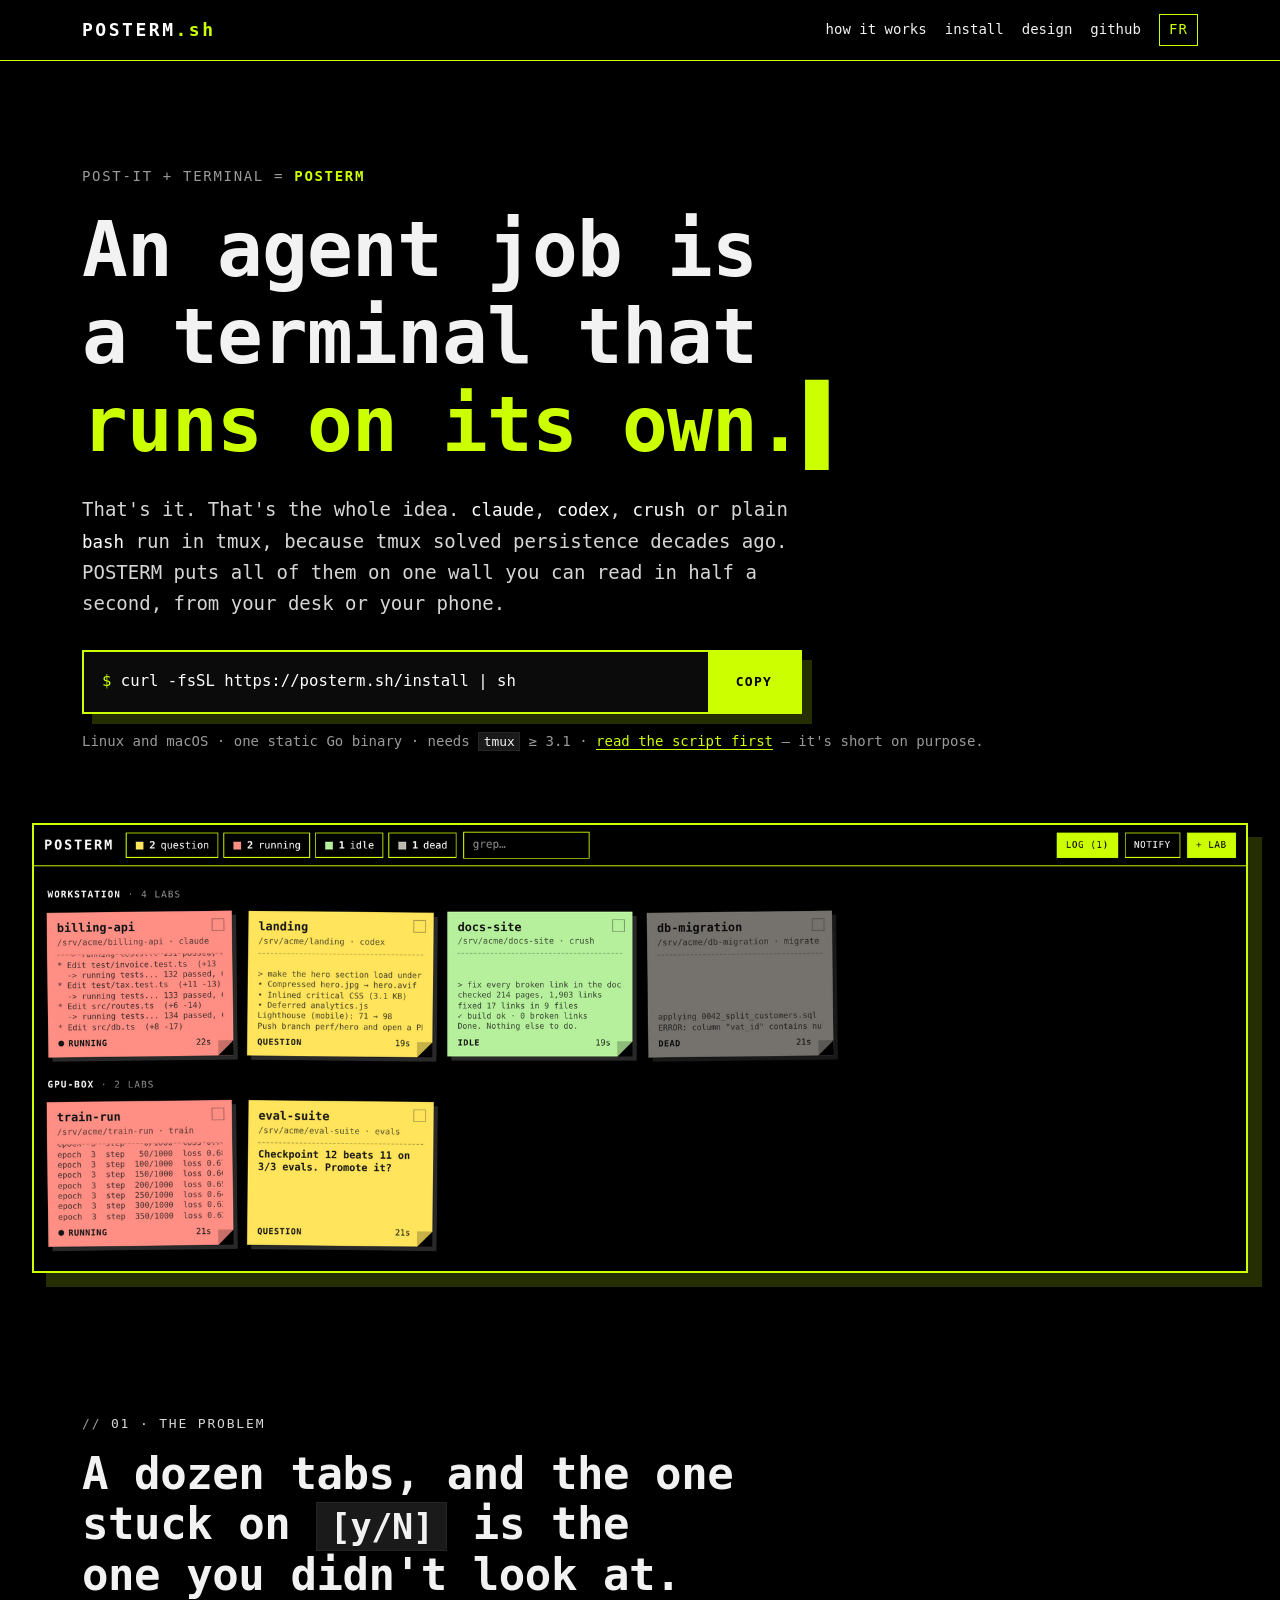
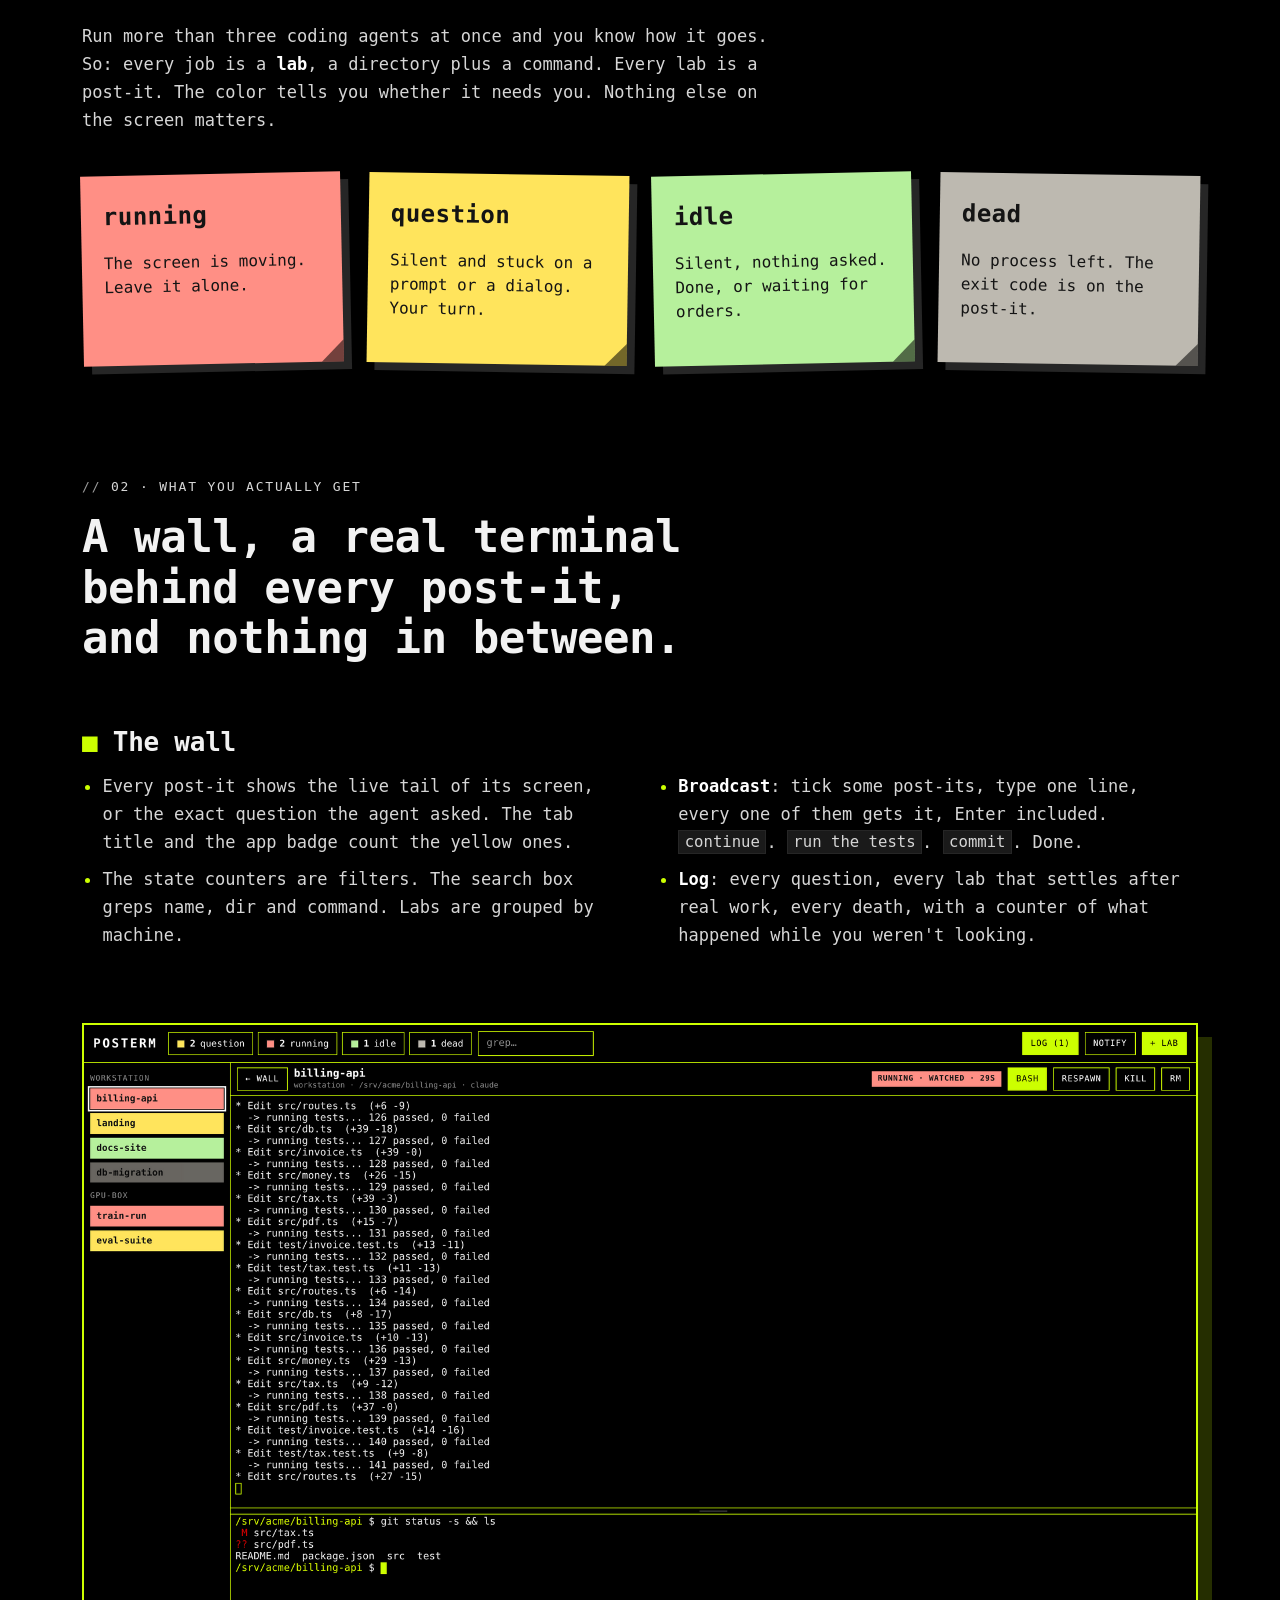
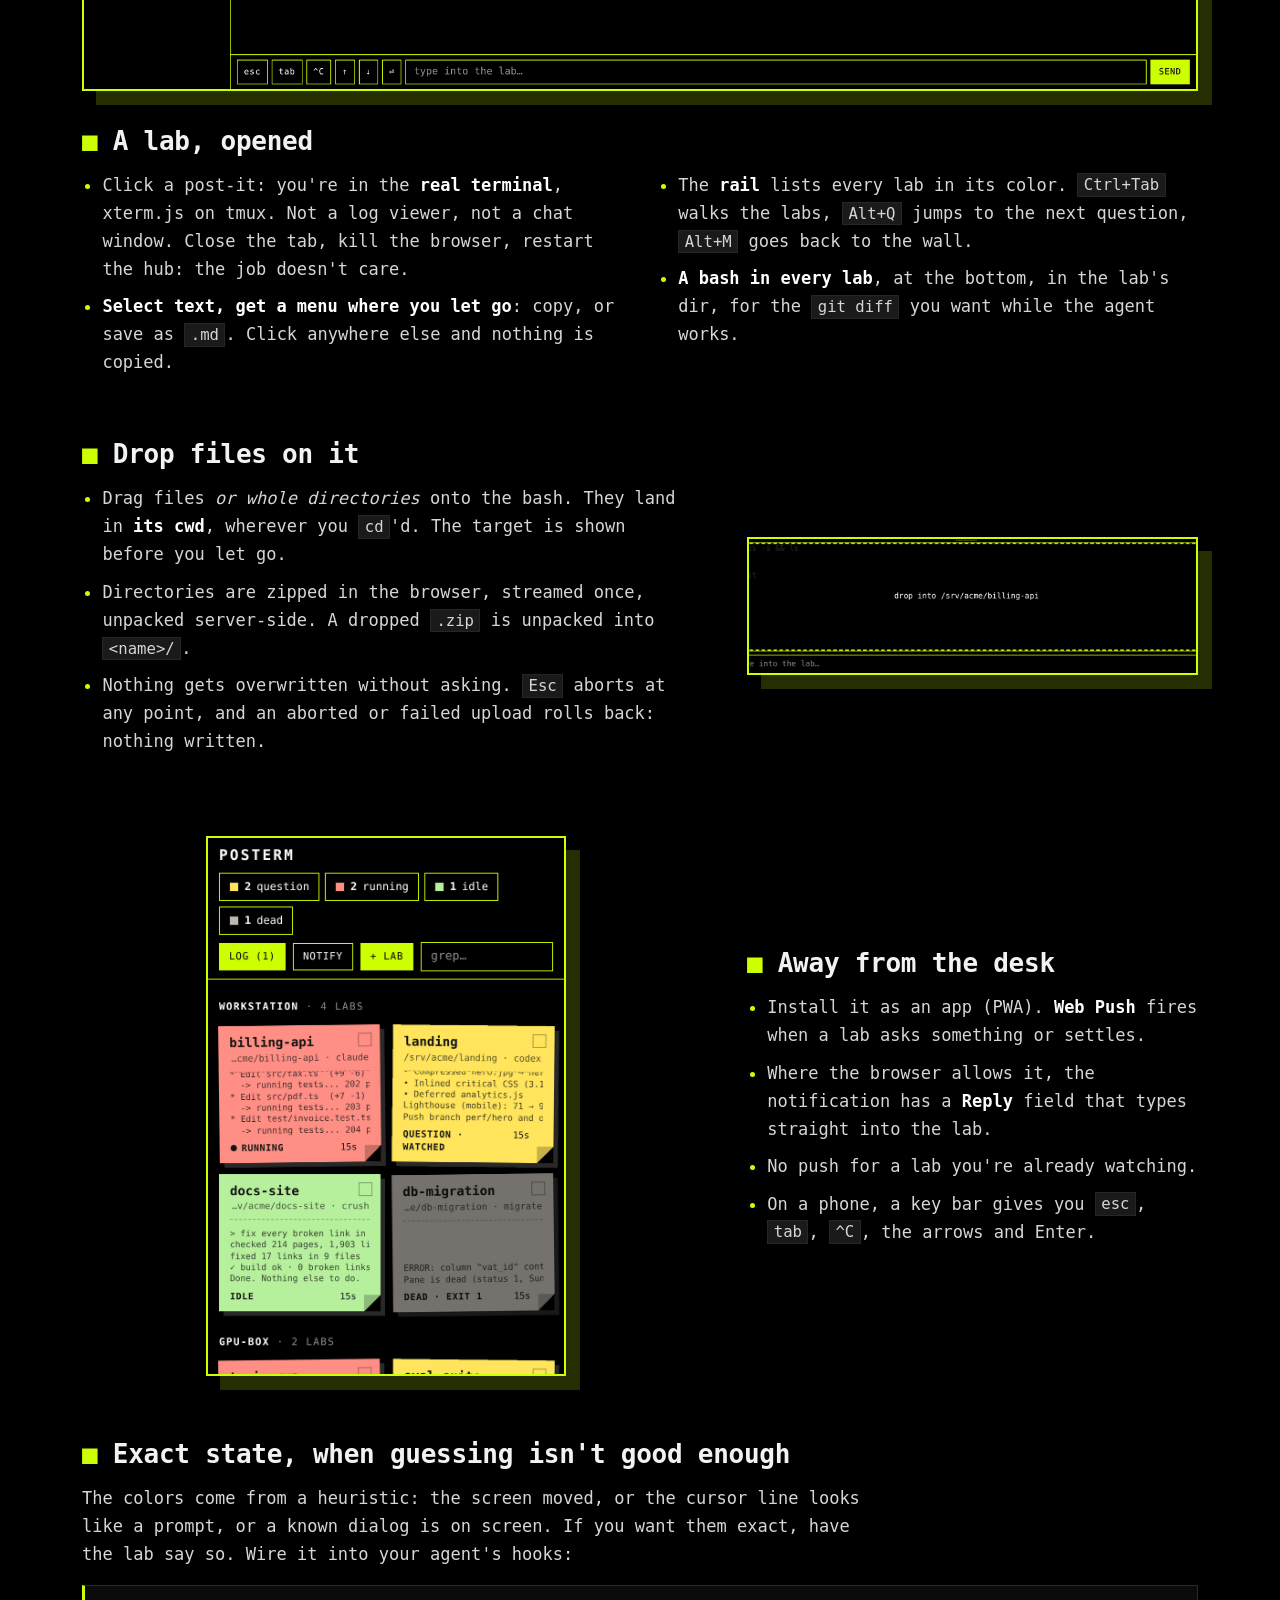
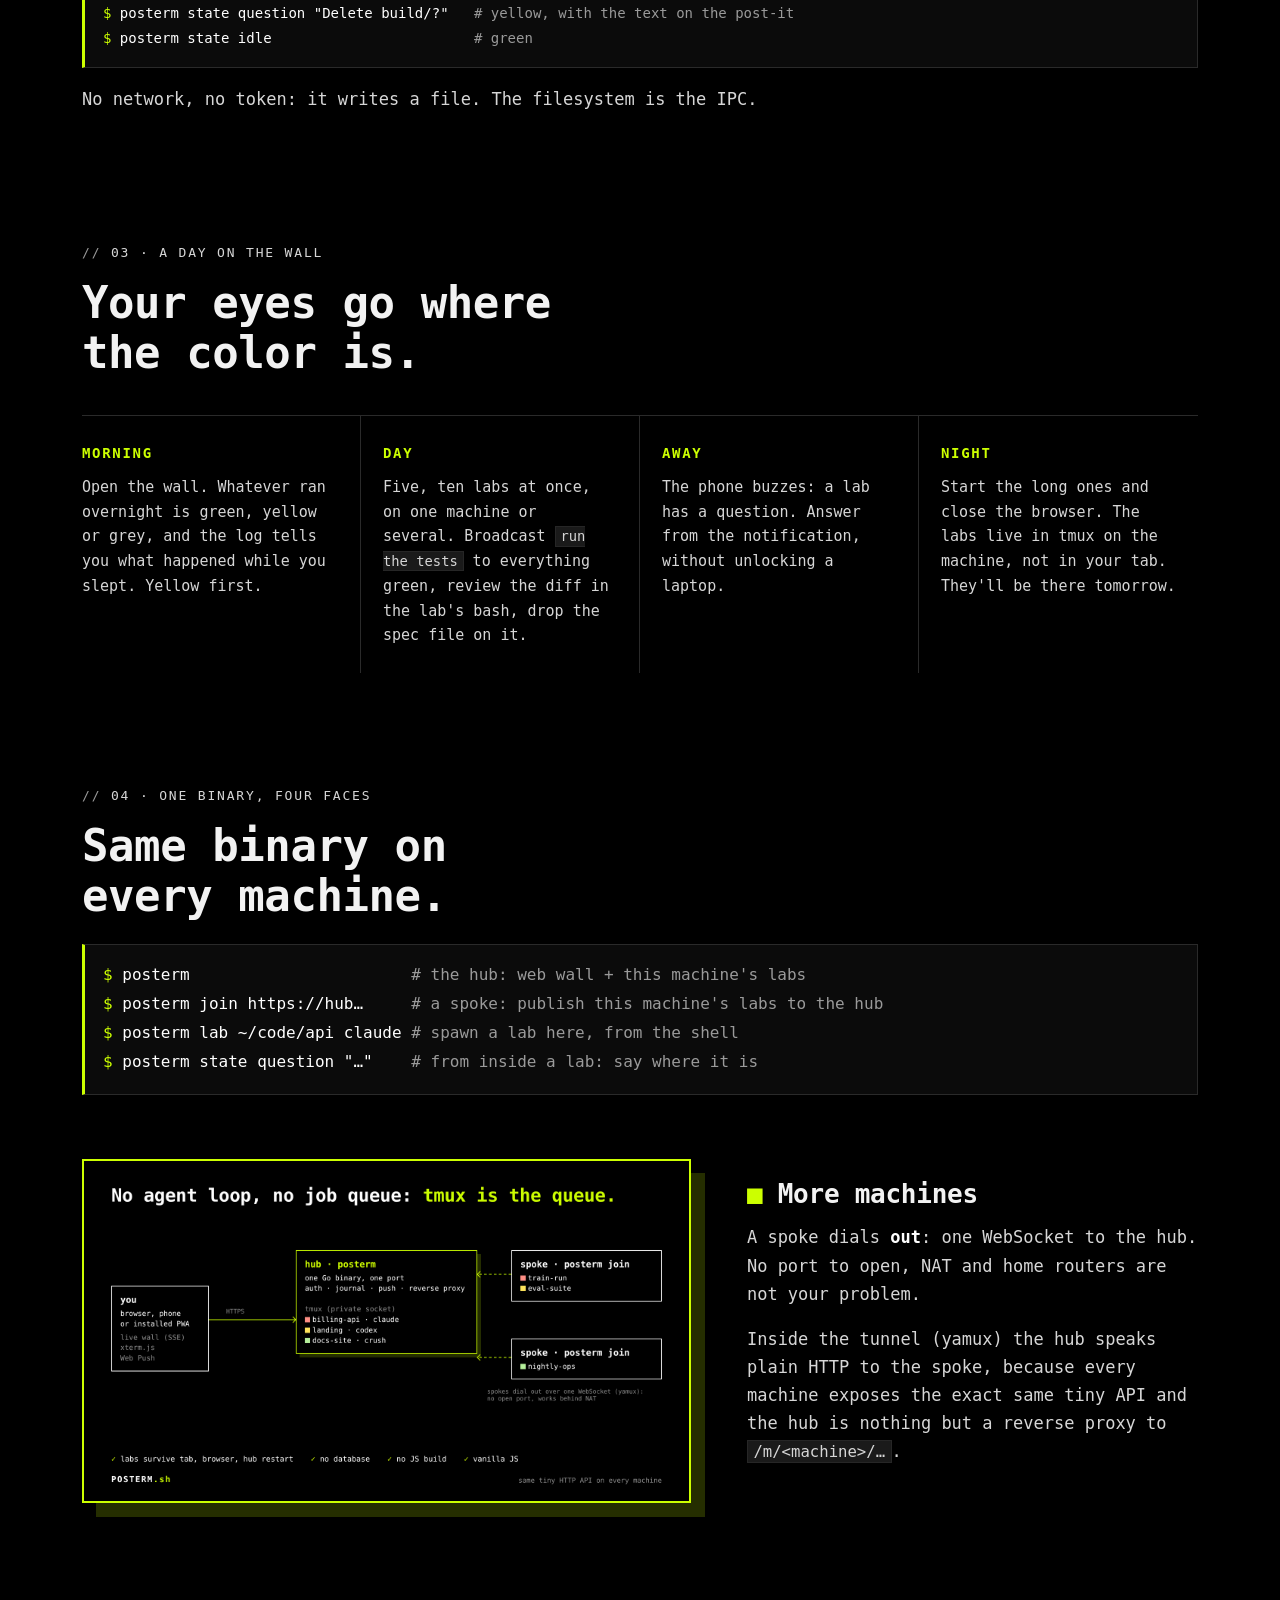
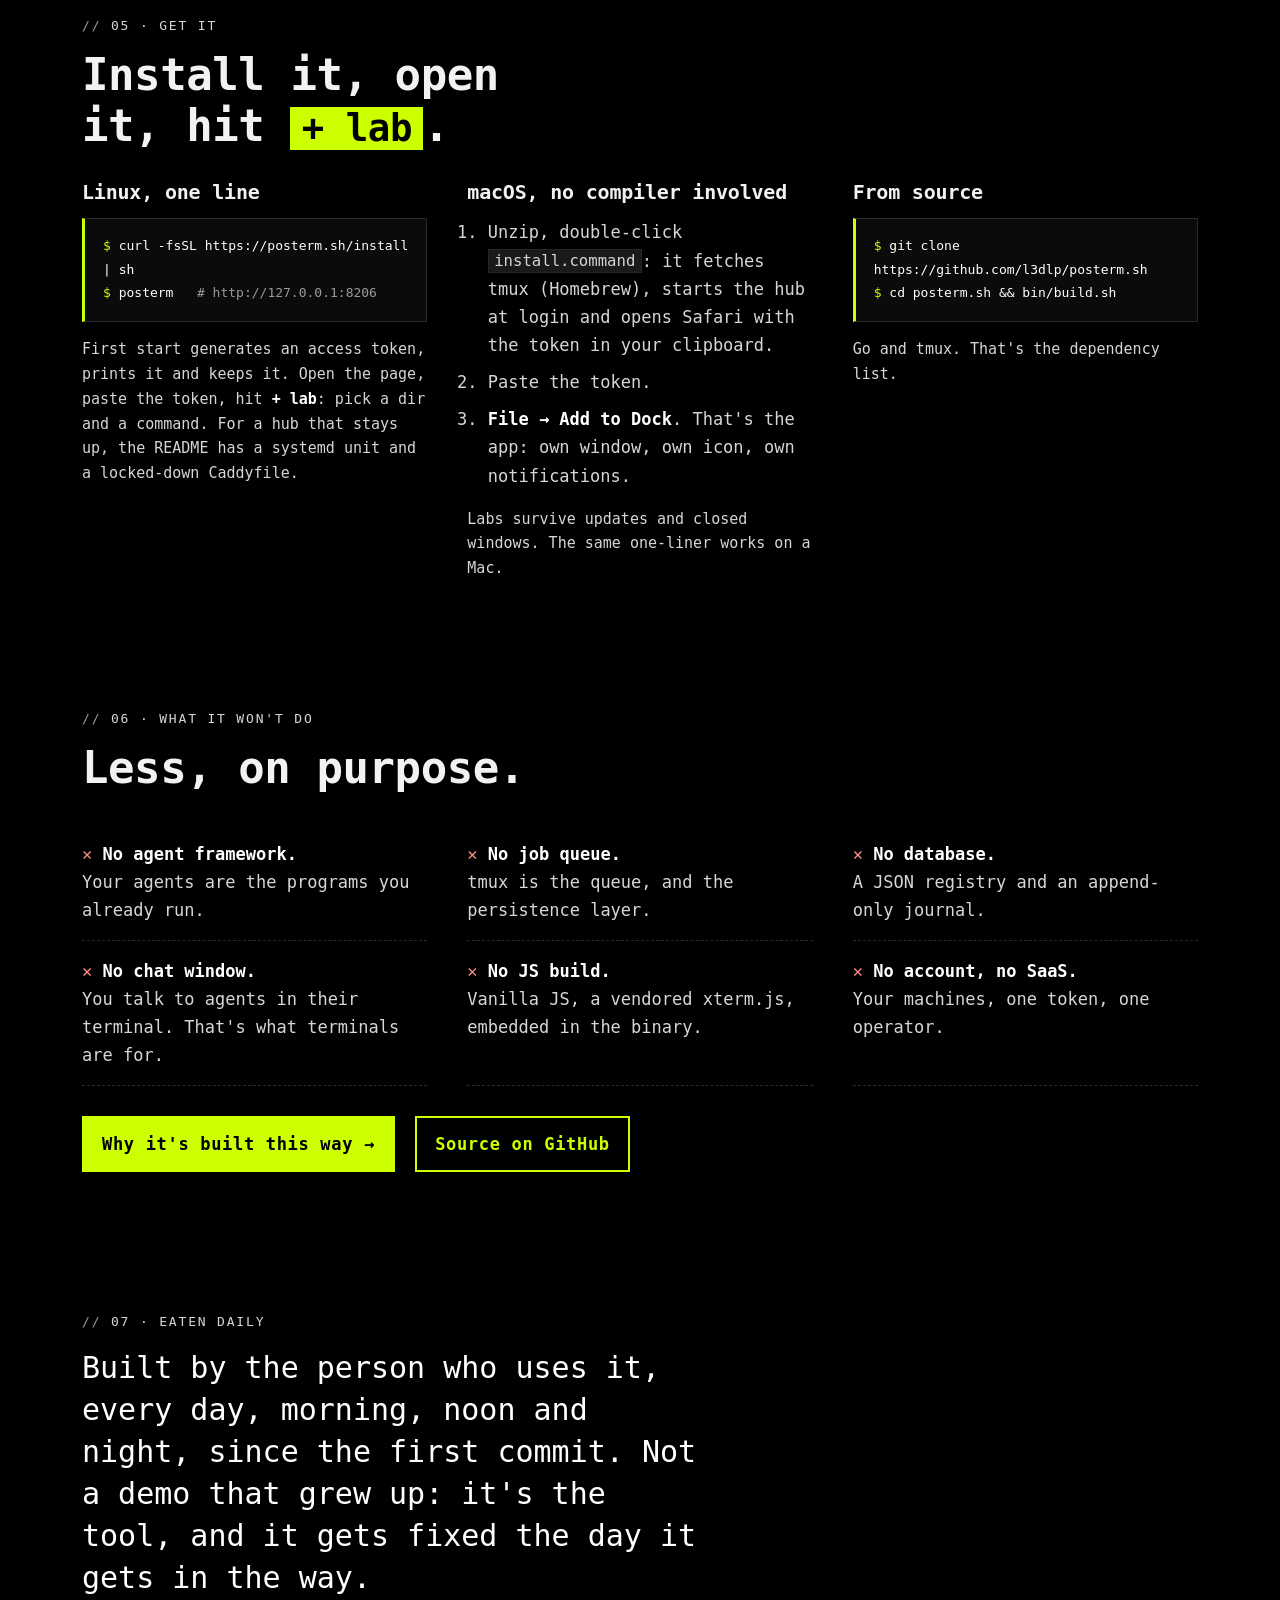
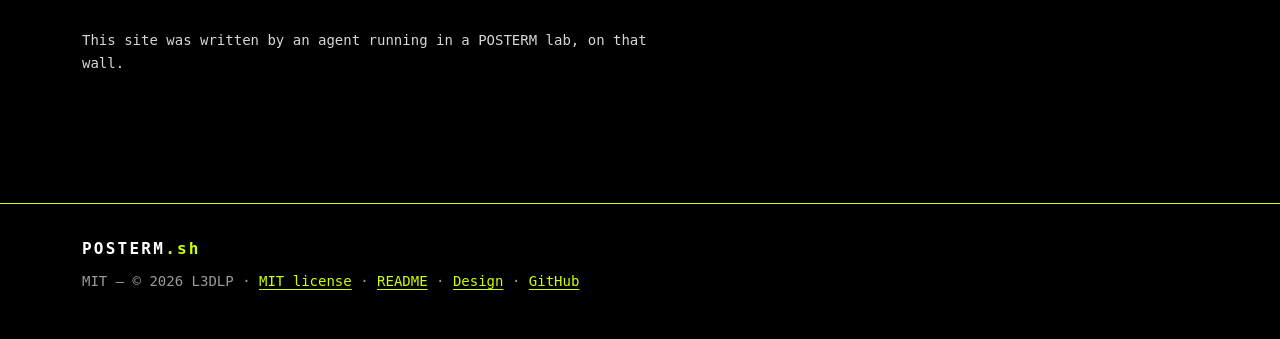
==== site/index.html @ d73b7241 "POSTERM: first public commit" ====
<!doctype html>
<html lang="en">
<head>
<meta charset="utf-8">
<meta name="viewport" content="width=device-width, initial-scale=1">
<title>POSTERM — a wall of post-its, every one a real terminal</title>
<meta name="description" content="Run claude, codex, crush or bash in tmux and read all of them on one wall: one post-it per job, colored by whether it needs you. One Go binary, no database, MIT.">
<meta name="color-scheme" content="dark">
<meta name="theme-color" content="#000000">
<link rel="canonical" href="https://posterm.sh/">
<link rel="alternate" hreflang="en" href="https://posterm.sh/">
<link rel="alternate" hreflang="fr" href="https://posterm.sh/fr/">
<link rel="alternate" hreflang="x-default" href="https://posterm.sh/">
<link rel="icon" href="favicon.svg" type="image/svg+xml">
<link rel="stylesheet" href="assets/site.css">
<meta property="og:type" content="website">
<meta property="og:site_name" content="POSTERM">
<meta property="og:title" content="POSTERM — a wall of post-its, every one a real terminal">
<meta property="og:description" content="Run claude, codex, crush or bash in tmux and read all of them on one wall: one post-it per job, colored by whether it needs you. One Go binary, no database, MIT.">
<meta property="og:url" content="https://posterm.sh/">
<meta property="og:image" content="https://posterm.sh/og.png">
<meta property="og:image:width" content="1200">
<meta property="og:image:height" content="630">
<meta property="og:image:alt" content="A wall of colored post-its, each one a live terminal running a coding agent.">
<meta property="og:locale" content="en_US">
<meta name="twitter:card" content="summary_large_image">
<meta name="twitter:title" content="POSTERM — a wall of post-its, every one a real terminal">
<meta name="twitter:description" content="Run claude, codex, crush or bash in tmux and read all of them on one wall: one post-it per job, colored by whether it needs you. One Go binary, no database, MIT.">
<meta name="twitter:image" content="https://posterm.sh/og.png">
<script src="assets/site.js" defer></script>
</head>
<body>
<a class="skip" href="#main">Skip to content</a>
<header class="top">
  <div class="wrap bar">
    <a class="logo" href="./" aria-label="POSTERM, Home">POSTERM<span>.sh</span></a>
    <nav aria-label="Site">
      <a href="./#how">How it works</a>
      <a href="./#install">Install</a>
      <a href="design/">Design</a>
      <a href="https://github.com/l3dlp/posterm.sh" rel="noopener">GitHub</a>
      <a class="lang" href="fr/" hreflang="fr" lang="fr" title="Version française">FR</a>
    </nav>
  </div>
</header>
<main id="main">
<section class="hero wrap">
  <p class="kicker">post-it + terminal = <strong>POSTERM</strong></p>
  <h1>An agent job is a terminal that <em>runs on its own.</em></h1>
  <p class="lede">That's it. That's the whole idea. <code>claude</code>, <code>codex</code>, <code>crush</code> or plain <code>bash</code> run in tmux, because tmux solved persistence decades ago. POSTERM puts all of them on one wall you can read in half a second, from your desk or your phone.</p>
  <div class="install" id="install">
    <pre class="cmd"><code><span class="ps" aria-hidden="true">$ </span><span data-copy-src>curl -fsSL https://posterm.sh/install | sh</span></code></pre>
    <button type="button" class="copy" data-copy data-done="copied">copy</button>
  </div>
  <p class="fine">Linux and macOS · one static Go binary · needs <code>tmux</code> ≥ 3.1 · <a href="install">read the script first</a> — it's short on purpose.</p>
</section>

<figure class="shot wrap wide">
  <picture>
    <source media="(max-width: 600px)" srcset="img/phone.png" width="780" height="1173">
    <img src="img/wall.png" width="1920" height="707" alt="The POSTERM wall: two machines, six labs as post-its. Red ones are running with their screen tail visible, yellow ones wait on a question, a green one is idle, a grey one is dead." fetchpriority="high">
  </picture>
</figure>

<section class="band wrap" id="how">
  <p class="label">01 · the problem</p>
  <h2>A dozen tabs, and the one stuck on <code>[y/N]</code> is the one you didn't look at.</h2>
  <p>Run more than three coding agents at once and you know how it goes. So: every job is a <strong>lab</strong>, a directory plus a command. Every lab is a post-it. The color tells you whether it needs you. Nothing else on the screen matters.</p>
  <ul class="notes" role="list">
    <li class="note r"><b>running</b><span>The screen is moving. Leave it alone.</span></li>
    <li class="note y"><b>question</b><span>Silent and stuck on a prompt or a dialog. Your turn.</span></li>
    <li class="note g"><b>idle</b><span>Silent, nothing asked. Done, or waiting for orders.</span></li>
    <li class="note k"><b>dead</b><span>No process left. The exit code is on the post-it.</span></li>
  </ul>
</section>

<section class="band wrap">
  <p class="label">02 · what you actually get</p>
  <h2>A wall, a real terminal behind every post-it, and nothing in between.</h2>

  <div class="feature">
    <div class="copy-col">
      <h3>The wall</h3>
      <ul>
        <li>Every post-it shows the live tail of its screen, or the exact question the agent asked. The tab title and the app badge count the yellow ones.</li>
        <li>The state counters are filters. The search box greps name, dir and command. Labs are grouped by machine.</li>
        <li><strong>Broadcast</strong>: tick some post-its, type one line, every one of them gets it, Enter included. <code>continue</code>. <code>run the tests</code>. <code>commit</code>. Done.</li>
        <li><strong>Log</strong>: every question, every lab that settles after real work, every death, with a counter of what happened while you weren't looking.</li>
      </ul>
    </div>
  </div>

  <div class="feature stack">
    <figure class="shot"><img src="img/lab.png" width="1920" height="1147" loading="lazy" alt="An open lab: the agent's terminal on top, the rail of labs on the left, the lab's own bash at the bottom showing git status."></figure>
    <div class="copy-col">
      <h3>A lab, opened</h3>
      <ul>
        <li>Click a post-it: you're in the <strong>real terminal</strong>, xterm.js on tmux. Not a log viewer, not a chat window. Close the tab, kill the browser, restart the hub: the job doesn't care.</li>
        <li><strong>Select text, get a menu where you let go</strong>: copy, or save as <code>.md</code>. Click anywhere else and nothing is copied.</li>
        <li>The <strong>rail</strong> lists every lab in its color. <code>Ctrl+Tab</code> walks the labs, <code>Alt+Q</code> jumps to the next question, <code>Alt+M</code> goes back to the wall.</li>
        <li><strong>A bash in every lab</strong>, at the bottom, in the lab's dir, for the <code>git diff</code> you want while the agent works.</li>
      </ul>
    </div>
  </div>

  <div class="feature split flip">
    <figure class="shot"><img src="img/drop.png" width="1200" height="360" loading="lazy" alt="Dragging a file over the lab's bash: an overlay shows the exact directory the file will land in."></figure>
    <div class="copy-col">
      <h3>Drop files on it</h3>
      <ul>
        <li>Drag files <em>or whole directories</em> onto the bash. They land in <strong>its cwd</strong>, wherever you <code>cd</code>'d. The target is shown before you let go.</li>
        <li>Directories are zipped in the browser, streamed once, unpacked server-side. A dropped <code>.zip</code> is unpacked into <code>&lt;name&gt;/</code>.</li>
        <li>Nothing gets overwritten without asking. <code>Esc</code> aborts at any point, and an aborted or failed upload rolls back: nothing written.</li>
      </ul>
    </div>
  </div>

  <div class="feature split">
    <figure class="shot phone"><img src="img/phone.png" width="780" height="1173" loading="lazy" alt="The wall on a phone: the same post-its, stacked two per row."></figure>
    <div class="copy-col">
      <h3>Away from the desk</h3>
      <ul>
        <li>Install it as an app (PWA). <strong>Web Push</strong> fires when a lab asks something or settles.</li>
        <li>Where the browser allows it, the notification has a <strong>Reply</strong> field that types straight into the lab.</li>
        <li>No push for a lab you're already watching.</li>
        <li>On a phone, a key bar gives you <code>esc</code>, <code>tab</code>, <code>^C</code>, the arrows and Enter.</li>
      </ul>
    </div>
  </div>

  <div class="feature">
    <div class="copy-col">
      <h3>Exact state, when guessing isn't good enough</h3>
      <p>The colors come from a heuristic: the screen moved, or the cursor line looks like a prompt, or a known dialog is on screen. If you want them exact, have the lab say so. Wire it into your agent's hooks:</p>
<pre class="term"><code><span class="ps">$ </span>posterm state question "Delete build/?"   <span class="c"># yellow, with the text on the post-it</span>
<span class="ps">$ </span>posterm state idle                        <span class="c"># green</span></code></pre>
      <p>No network, no token: it writes a file. The filesystem is the IPC.</p>
    </div>
  </div>
</section>

<section class="band wrap">
  <p class="label">03 · a day on the wall</p>
  <h2>Your eyes go where the color is.</h2>
  <ol class="day" role="list">
    <li><b>Morning</b><p>Open the wall. Whatever ran overnight is green, yellow or grey, and the log tells you what happened while you slept. Yellow first.</p></li>
    <li><b>Day</b><p>Five, ten labs at once, on one machine or several. Broadcast <code>run the tests</code> to everything green, review the diff in the lab's bash, drop the spec file on it.</p></li>
    <li><b>Away</b><p>The phone buzzes: a lab has a question. Answer from the notification, without unlocking a laptop.</p></li>
    <li><b>Night</b><p>Start the long ones and close the browser. The labs live in tmux on the machine, not in your tab. They'll be there tomorrow.</p></li>
  </ol>
</section>

<section class="band wrap">
  <p class="label">04 · one binary, four faces</p>
  <h2>Same binary on every machine.</h2>
<pre class="term big"><code><span class="ps">$ </span>posterm                       <span class="c"># the hub: web wall + this machine's labs</span>
<span class="ps">$ </span>posterm join https://hub…     <span class="c"># a spoke: publish this machine's labs to the hub</span>
<span class="ps">$ </span>posterm lab ~/code/api claude <span class="c"># spawn a lab here, from the shell</span>
<span class="ps">$ </span>posterm state question "…"    <span class="c"># from inside a lab: say where it is</span></code></pre>
  <div class="feature split">
    <figure class="shot"><img src="img/arch.png" width="1600" height="900" loading="lazy" alt="Architecture: your browser talks HTTPS to one hub; spokes on other machines dial out to the hub over one WebSocket; every machine runs its labs in its own tmux."></figure>
    <div class="copy-col">
      <h3>More machines</h3>
      <p>A spoke dials <strong>out</strong>: one WebSocket to the hub. No port to open, NAT and home routers are not your problem.</p>
      <p>Inside the tunnel (yamux) the hub speaks plain HTTP to the spoke, because every machine exposes the exact same tiny API and the hub is nothing but a reverse proxy to <code>/m/&lt;machine&gt;/…</code>.</p>
    </div>
  </div>
</section>

<section class="band wrap">
  <p class="label">05 · get it</p>
  <h2>Install it, open it, hit <span class="kbd">+ lab</span>.</h2>
  <div class="cols">
    <div class="col">
      <h3>Linux, one line</h3>
<pre class="term"><code><span class="ps">$ </span>curl -fsSL https://posterm.sh/install | sh
<span class="ps">$ </span>posterm   <span class="c"># http://127.0.0.1:8206</span></code></pre>
      <p>First start generates an access token, prints it and keeps it. Open the page, paste the token, hit <strong>+ lab</strong>: pick a dir and a command. For a hub that stays up, the README has a systemd unit and a locked-down Caddyfile.</p>
    </div>
    <div class="col">
      <h3>macOS, no compiler involved</h3>
      <ol>
        <li>Unzip, double-click <code>install.command</code>: it fetches tmux (Homebrew), starts the hub at login and opens Safari with the token in your clipboard.</li>
        <li>Paste the token.</li>
        <li><strong>File → Add to Dock</strong>. That's the app: own window, own icon, own notifications.</li>
      </ol>
      <p>Labs survive updates and closed windows. The same one-liner works on a Mac.</p>
    </div>
    <div class="col">
      <h3>From source</h3>
<pre class="term"><code><span class="ps">$ </span>git clone https://github.com/l3dlp/posterm.sh
<span class="ps">$ </span>cd posterm.sh && bin/build.sh</code></pre>
      <p>Go and tmux. That's the dependency list.</p>
    </div>
  </div>
</section>

<section class="band wrap">
  <p class="label">06 · what it won't do</p>
  <h2>Less, on purpose.</h2>
  <ul class="nos" role="list">
    <li><b>No agent framework.</b> Your agents are the programs you already run.</li>
    <li><b>No job queue.</b> tmux is the queue, and the persistence layer.</li>
    <li><b>No database.</b> A JSON registry and an append-only journal.</li>
    <li><b>No chat window.</b> You talk to agents in their terminal. That's what terminals are for.</li>
    <li><b>No JS build.</b> Vanilla JS, a vendored xterm.js, embedded in the binary.</li>
    <li><b>No account, no SaaS.</b> Your machines, one token, one operator.</li>
  </ul>
  <p class="more"><a class="btn" href="design/">Why it's built this way →</a> <a class="btn ghost" href="https://github.com/l3dlp/posterm.sh" rel="noopener">Source on GitHub</a></p>
</section>

<section class="band wrap dog">
  <p class="label">07 · eaten daily</p>
  <p class="big">Built by the person who uses it, every day, morning, noon and night, since the first commit. Not a demo that grew up: it's the tool, and it gets fixed the day it gets in the way.</p>
  <p class="fine">This site was written by an agent running in a POSTERM lab, on that wall.</p>
</section>

</main>
<footer class="foot">
  <div class="wrap">
    <p class="logo">POSTERM<span>.sh</span></p>
    <p>MIT — © 2026 L3DLP · <a href="https://github.com/l3dlp/posterm.sh/blob/main/LICENSE" rel="noopener">MIT license</a> · <a href="https://github.com/l3dlp/posterm.sh#readme" rel="noopener">README</a> · <a href="design/">Design</a> · <a href="https://github.com/l3dlp/posterm.sh" rel="noopener">GitHub</a></p>
  </div>
</footer>
</body>
</html>
---- site/assets/site.css ----
/* posterm.sh — the same wall as the app: deep black, an acid rule, post-its. */
*, *::before, *::after { box-sizing: border-box; }
:root {
  --bg: #000; --panel: #0b0b0b; --line: #2a2a2a; --fg: #f2f2f2; --dim: #9a9a9a;
  --acc: #ccff00; --acc-soft: rgba(204, 255, 0, .18); --ink: #141414;
  --encours: #ff8f85; --question: #ffe45c; --pose: #b6f09c; --eteint: #bdb9b0;
  --mono: ui-monospace, "SF Mono", "JetBrains Mono", "Cascadia Mono", "DejaVu Sans Mono", Menlo, Consolas, monospace;
  --gutter: 16px; --max: 1180px;
  color-scheme: dark;
}
@media (min-width: 720px) { :root { --gutter: 32px; } }

html { -webkit-text-size-adjust: 100%; text-size-adjust: 100%; scroll-padding-top: 76px; }
@media (prefers-reduced-motion: no-preference) { html { scroll-behavior: smooth; } }
body { margin: 0; background: var(--bg); color: var(--fg); font: 16px/1.65 var(--mono); overflow-x: hidden; }
@media (min-width: 720px) { body { font-size: 17px; } }
img { max-width: 100%; height: auto; display: block; }
a { color: var(--acc); text-underline-offset: .2em; text-decoration-thickness: 1px; }
a:hover { text-decoration-thickness: 2px; }
:focus-visible { outline: 2px solid var(--acc); outline-offset: 3px; }
code { font-family: var(--mono); font-size: .92em; background: #1a1a1a; padding: .08em .35em; border: 1px solid #262626; overflow-wrap: anywhere; }
strong, b { font-weight: 700; color: #fff; }
h1, h2, h3 { line-height: 1.15; letter-spacing: -.01em; margin: 0; text-wrap: balance; }
p { margin: 0 0 1em; }
::selection { background: var(--acc); color: #000; }

.wrap { width: 100%; max-width: var(--max); margin: 0 auto; padding: 0 var(--gutter); }
.skip { position: absolute; left: -999px; top: 8px; background: var(--acc); color: #000; padding: 8px 12px; z-index: 20; }
.skip:focus { left: 8px; }

/* --- top bar, like the app's ------------------------------------------- */
.top { position: sticky; top: 0; z-index: 10; background: rgba(0, 0, 0, .92); border-bottom: 1px solid var(--acc); }
@supports (backdrop-filter: blur(6px)) { .top { background: rgba(0, 0, 0, .78); backdrop-filter: blur(6px); } }
.bar { display: flex; align-items: center; justify-content: space-between; gap: 12px; min-height: 60px; flex-wrap: wrap; padding-top: 8px; padding-bottom: 8px; }
.logo { font-weight: 700; letter-spacing: .14em; color: #fff; text-decoration: none; font-size: 18px; margin: 0; }
.logo span { color: var(--acc); }
.top nav { display: flex; flex-wrap: wrap; gap: 4px 18px; font-size: 14px; text-transform: lowercase; }
.top nav a { color: var(--fg); text-decoration: none; padding: 4px 0; }
.top nav a:hover { color: var(--acc); }
.top nav .lang { border: 1px solid var(--acc); color: var(--acc); padding: 3px 9px; text-transform: uppercase; letter-spacing: .08em; }
.top nav .lang:hover { background: var(--acc); color: #000; }
@media (max-width: 560px) {
  .top { position: static; }
  .top nav { gap: 2px 14px; font-size: 13px; }
}

/* --- hero ----------------------------------------------------------------- */
.hero { padding-top: clamp(40px, 9vw, 104px); padding-bottom: clamp(28px, 5vw, 56px); }
.kicker { color: var(--dim); font-size: 14px; letter-spacing: .12em; text-transform: uppercase; margin-bottom: 18px; }
.kicker strong { color: var(--acc); }
.hero h1 { font-size: clamp(34px, 7.4vw, 76px); max-width: 17ch; }
.hero h1 em { font-style: normal; color: var(--acc); }
@media (prefers-reduced-motion: no-preference) {
  .hero h1 em::after { content: "▌"; color: var(--acc); animation: blink 1.1s steps(1) infinite; margin-left: .05em; }
}
@keyframes blink { 50% { opacity: 0; } }
.lede { margin-top: 26px; max-width: 64ch; font-size: clamp(16px, 2vw, 19px); color: #d6d6d6; }
.lede code { background: none; border: 0; padding: 0; color: #fff; }

.install { margin-top: 30px; display: flex; align-items: stretch; max-width: 720px; border: 2px solid var(--acc); box-shadow: 10px 10px 0 var(--acc-soft); background: var(--panel); }
.install .cmd { margin: 0; flex: 1; min-width: 0; padding: 16px 18px; overflow-x: auto; font-size: clamp(13px, 1.9vw, 17px); white-space: pre; }
.install .cmd code { background: none; border: 0; padding: 0; color: #fff; }
.ps { color: var(--acc); user-select: none; -webkit-user-select: none; }
.copy { font: 700 13px/1 var(--mono); letter-spacing: .1em; text-transform: uppercase; background: var(--acc); color: #000; border: 0; padding: 0 18px; cursor: pointer; min-width: 92px; }
.copy:hover { background: #e2ff66; }
.copy.done { background: var(--pose); }
.install .cmd { overflow-wrap: anywhere; }
@media (max-width: 560px) {
  .install { flex-direction: column; }
  .install .cmd { white-space: pre-wrap; word-break: break-all; }
  .copy { padding: 12px 18px; }
}
.fine { color: var(--dim); font-size: 14px; margin-top: 16px; }
.fine code { color: var(--fg); }

/* --- screenshots: acid frame, offset shadow (the X cards' look) ---------- */
.shot { margin: 0; }
.shot img { border: 2px solid var(--acc); box-shadow: 8px 8px 0 var(--acc-soft); background: #000; }
@media (min-width: 720px) { .shot img { box-shadow: 14px 14px 0 var(--acc-soft); } }
.shot.wrap { margin: 0 auto; }
.shot.wide { max-width: 1340px; padding-bottom: 28px; }
.shot.phone img { max-width: 360px; margin: 0 auto; }

/* --- sections ------------------------------------------------------------- */
.band { padding-top: clamp(56px, 9vw, 112px); }
.label { color: var(--acc); font-size: 13px; letter-spacing: .14em; text-transform: uppercase; margin: 0 0 14px; }
.label::before { content: "// "; color: var(--dim); }
.band h2 { font-size: clamp(26px, 4.4vw, 44px); max-width: 26ch; margin-bottom: 22px; }
.band h2 code { font-size: .8em; }
.band > p { max-width: 68ch; color: #d6d6d6; }
.kbd { display: inline-block; background: var(--acc); color: #000; padding: 0 .3em; font-size: .85em; }

/* the four states, as post-its */
.notes { list-style: none; padding: 0; margin: 40px 0 0; display: grid; grid-template-columns: repeat(2, minmax(0, 1fr)); gap: 18px; }
@media (min-width: 720px) { .notes { grid-template-columns: repeat(4, minmax(0, 1fr)); gap: 26px; } }
.note { color: var(--ink); padding: 16px 14px 22px; min-height: 150px; box-shadow: 8px 8px 0 #262626; position: relative; display: flex; flex-direction: column; gap: 14px; }
.note::after { content: ""; position: absolute; right: 0; bottom: 0; border-style: solid; border-width: 0 0 22px 22px; border-color: transparent transparent rgba(0,0,0,.55) transparent; }
.note b { color: var(--ink); font-size: 19px; letter-spacing: .02em; }
.note span { font-size: 14px; line-height: 1.45; }
@media (min-width: 720px) { .note { padding: 22px 22px 26px; min-height: 190px; } .note b { font-size: 24px; } .note span { font-size: 16px; line-height: 1.5; } }
.note.r { background: var(--encours); } .note.y { background: var(--question); } .note.g { background: var(--pose); } .note.k { background: var(--eteint); }
@media (min-width: 720px) {
  .note:nth-child(odd) { transform: rotate(-1.2deg); } .note:nth-child(even) { transform: rotate(.9deg); }
}
@media (prefers-reduced-motion: no-preference) and (hover: hover) {
  .note { transition: transform .15s; } .note:hover { transform: rotate(0) translateY(-4px); }
}

/* features */
.feature { margin-top: clamp(36px, 6vw, 64px); }
.feature h3 { font-size: clamp(20px, 2.6vw, 26px); margin-bottom: 14px; }
.feature h3::before { content: "■ "; color: var(--acc); }
.copy-col { max-width: 68ch; }
@media (min-width: 960px) {
  .feature:not(.split) .copy-col { max-width: none; }
  .feature:not(.split) .copy-col ul { columns: 2; column-gap: 56px; }
  .feature:not(.split) .copy-col li { break-inside: avoid; }
  .feature:not(.split) .copy-col > p { max-width: 76ch; }
  .stack .copy-col { margin-top: 36px; }
}
.copy-col ul, .copy-col ol, .col ol { padding-left: 1.2em; margin: 0 0 1em; }
.copy-col li, .col li { margin-bottom: .55em; color: #d6d6d6; }
.copy-col li::marker { color: var(--acc); }
.copy-col p { color: #d6d6d6; }
.split { display: grid; gap: 28px; align-items: center; }
@media (min-width: 960px) {
  .split { grid-template-columns: 1.35fr 1fr; gap: 56px; }
  .split.flip > .shot { order: 2; }
}

/* terminals */
.term { background: var(--panel); border: 1px solid var(--line); border-left: 3px solid var(--acc); padding: 16px 18px; overflow-x: auto; font-size: 14px; line-height: 1.7; margin: 0 0 1.2em; white-space: pre; }
.term code { background: none; border: 0; padding: 0; color: #fff; font-size: inherit; }
.term .c { color: var(--dim); }
.term.big { font-size: clamp(13px, 1.6vw, 16px); }

/* a day */
.day { list-style: none; padding: 0; margin: 36px 0 0; display: grid; grid-template-columns: repeat(auto-fit, minmax(min(100%, 240px), 1fr)); gap: 0; border-top: 1px solid var(--line); }
.day li { padding: 22px 20px 6px 0; border-bottom: 1px solid var(--line); }
@media (min-width: 720px) { .day li { border-bottom: 0; border-right: 1px solid var(--line); padding: 26px 22px 10px; } .day li:first-child { padding-left: 0; } .day li:last-child { border-right: 0; } }
.day b { color: var(--acc); text-transform: uppercase; letter-spacing: .12em; font-size: 14px; display: block; margin-bottom: 10px; }
.day p { color: #d6d6d6; font-size: 15px; }

/* install columns */
.cols { display: grid; gap: 40px; grid-template-columns: repeat(auto-fit, minmax(min(100%, 300px), 1fr)); margin-top: 30px; }
.col h3 { font-size: 20px; margin-bottom: 14px; }
.col p { color: #d6d6d6; font-size: 15px; }
.col .term { white-space: pre-wrap; overflow-wrap: anywhere; font-size: 13px; }

/* the "no" list */
.nos { list-style: none; padding: 0; margin: 30px 0; display: grid; grid-template-columns: repeat(auto-fit, minmax(min(100%, 320px), 1fr)); gap: 0 40px; }
.nos li { padding: 16px 0; border-bottom: 1px dashed var(--line); color: #d6d6d6; }
.nos b { display: block; color: #fff; }
.nos b::before { content: "✕ "; color: var(--encours); }
.btn { display: inline-block; background: var(--acc); color: #000; text-decoration: none; font-weight: 700; padding: 12px 18px; letter-spacing: .04em; margin: 0 10px 10px 0; border: 2px solid var(--acc); }
.btn:hover { background: #e2ff66; }
.btn.ghost { background: transparent; color: var(--acc); }
.btn.ghost:hover { background: var(--acc); color: #000; }

.dog .big { font-size: clamp(20px, 3vw, 30px); line-height: 1.4; max-width: 34ch; color: #fff; }

/* --- footer --------------------------------------------------------------- */
.foot { margin-top: clamp(72px, 10vw, 128px); border-top: 1px solid var(--acc); padding: 32px 0 48px; color: var(--dim); font-size: 14px; }
.foot p { margin: 0 0 8px; }
.foot .logo { font-size: 16px; }

/* --- design doc ----------------------------------------------------------- */
.doc { display: grid; gap: 32px; padding-top: clamp(32px, 6vw, 72px); }
@media (min-width: 1040px) {
  .doc { grid-template-columns: 270px minmax(0, 1fr); gap: 0 56px; align-items: start; }
  .doc-head { grid-column: 2; }
  .toc { grid-column: 1; grid-row: 1 / span 2; }
  .doc .prose:not(.doc-head) { grid-column: 2; }
  .toc { position: sticky; top: 84px; max-height: calc(100vh - 100px); overflow-y: auto; }
}
.toc details { border: 1px solid var(--line); background: var(--panel); padding: 12px 16px; }
.toc summary { cursor: pointer; color: var(--acc); text-transform: uppercase; letter-spacing: .12em; font-size: 13px; }
.toc ol { margin: 12px 0 0; padding-left: 1.6em; font-size: 13px; line-height: 1.5; }
.toc li { margin-bottom: 6px; color: var(--dim); }
.toc a { color: var(--fg); text-decoration: none; }
.toc a:hover { color: var(--acc); }
.prose { max-width: 76ch; min-width: 0; }
.prose h1 { font-size: clamp(30px, 5.6vw, 52px); margin-bottom: 28px; }
.doc-head p { font-size: 1.05em; }
.doc-head + .toc + .prose > h2:first-child { margin-top: 24px; }
.prose h2 { font-size: clamp(22px, 3.2vw, 30px); margin: 64px 0 18px; padding-top: 18px; border-top: 1px solid var(--line); }
.prose h2::before { content: "■ "; color: var(--acc); }
.prose h3 { font-size: 19px; margin: 32px 0 12px; }
.prose p, .prose li { color: #d6d6d6; }
.prose strong { color: #fff; }
.prose ul, .prose ol { padding-left: 1.3em; }
.prose li { margin-bottom: .5em; }
.prose li::marker { color: var(--acc); }
.hash { color: var(--dim); text-decoration: none; font-size: .7em; opacity: 0; }
h2:hover .hash, h3:hover .hash, .hash:focus { opacity: 1; }
.prose pre { background: var(--panel); border: 1px solid var(--line); border-left: 3px solid var(--acc); padding: 16px 18px; overflow-x: auto; font-size: 13.5px; line-height: 1.5; margin: 0 0 1.4em; }
.prose pre code { background: none; border: 0; padding: 0; font-size: inherit; overflow-wrap: normal; }
.table { overflow-x: auto; margin: 0 0 1.4em; border: 1px solid var(--line); }
.prose table { border-collapse: collapse; width: 100%; font-size: 14px; }
.prose th, .prose td { text-align: left; padding: 9px 12px; border-bottom: 1px solid var(--line); vertical-align: top; }
.prose th { color: var(--acc); font-weight: 700; background: var(--panel); white-space: nowrap; }
.prose tr:last-child td { border-bottom: 0; }
.prose td code { white-space: nowrap; }
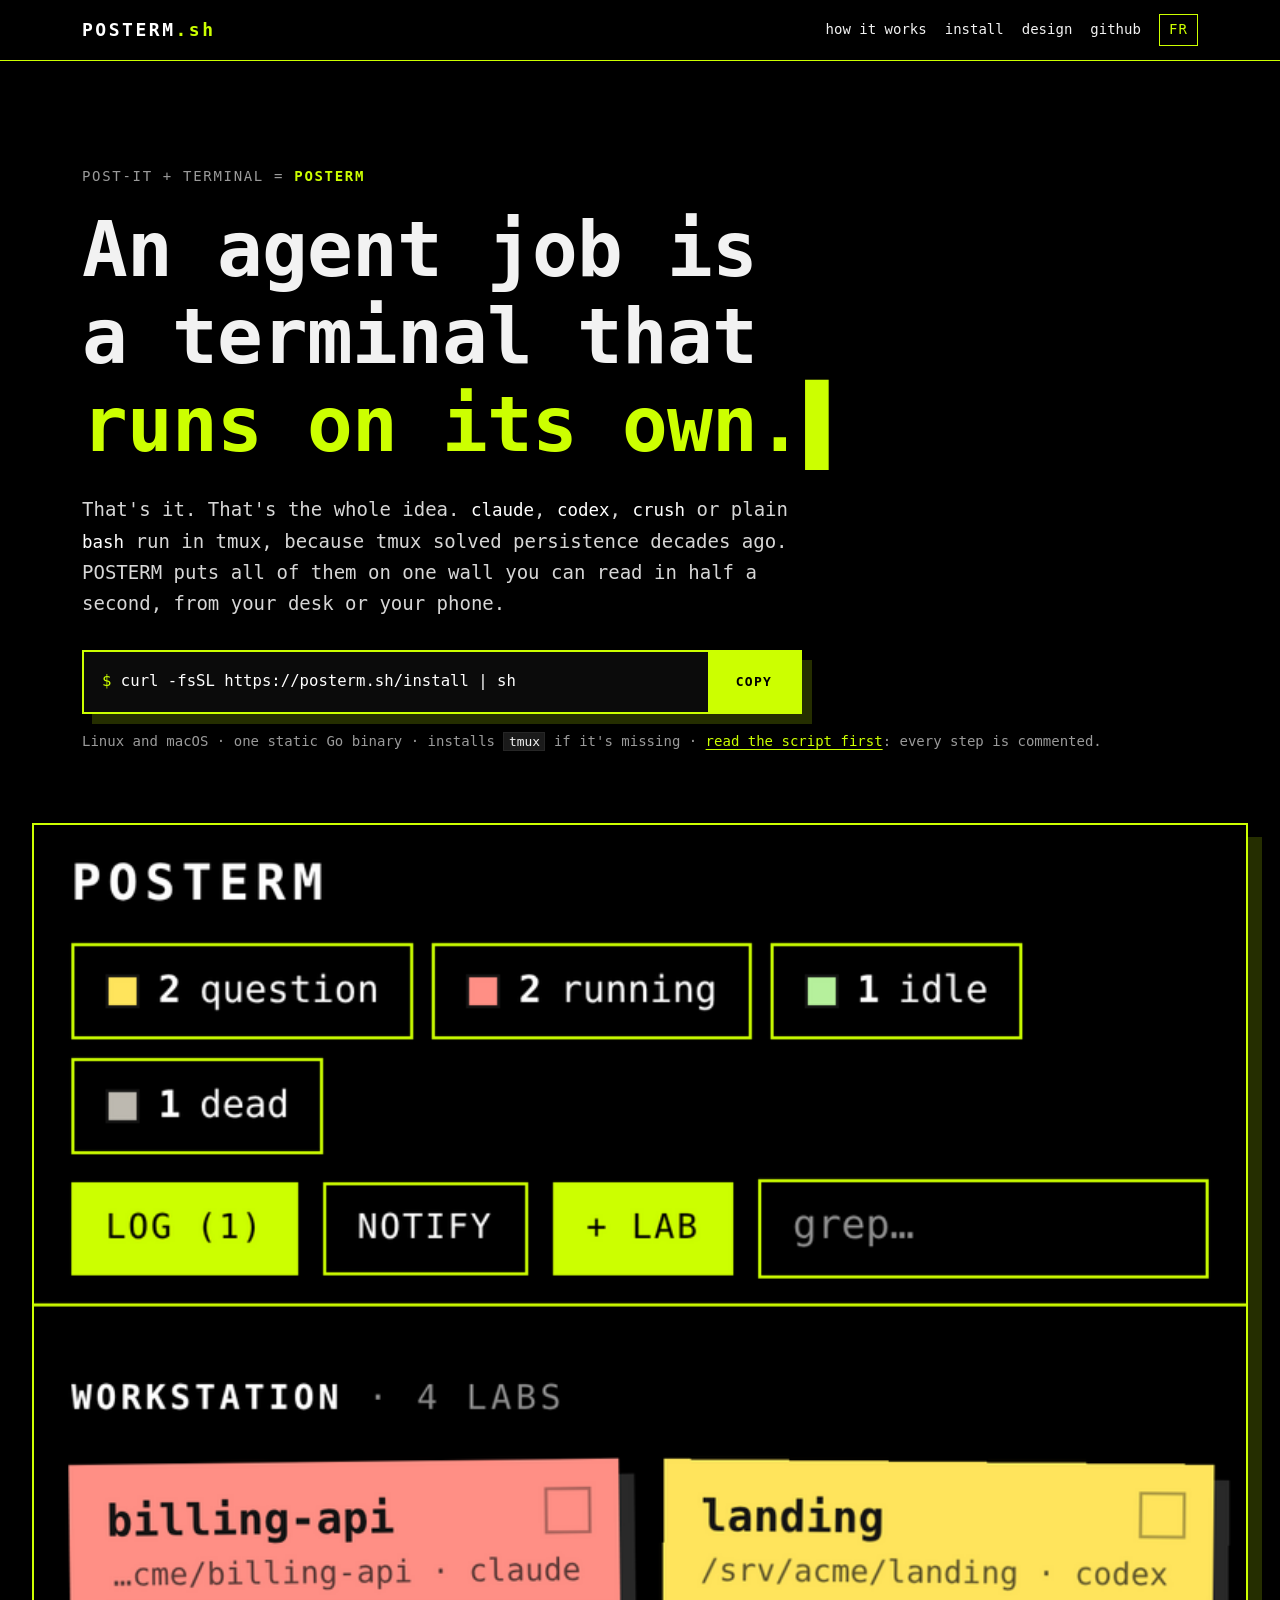
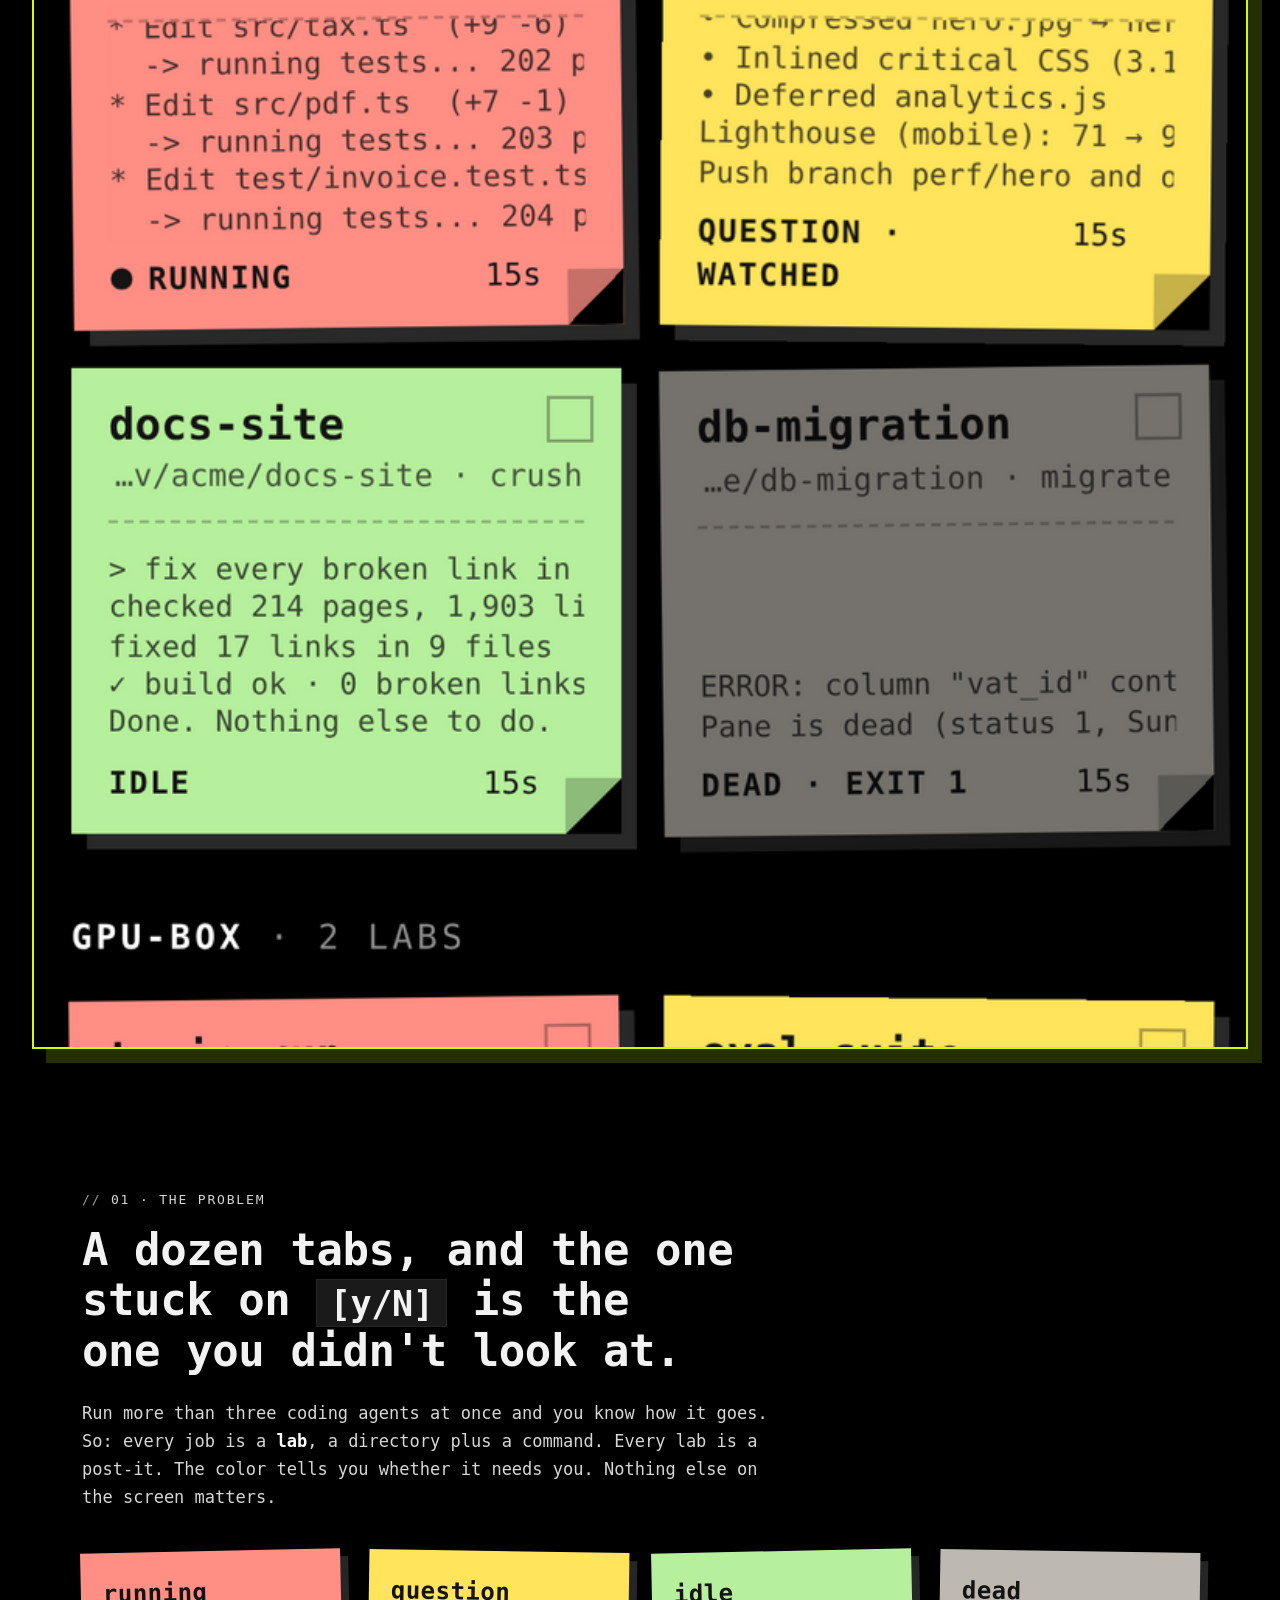
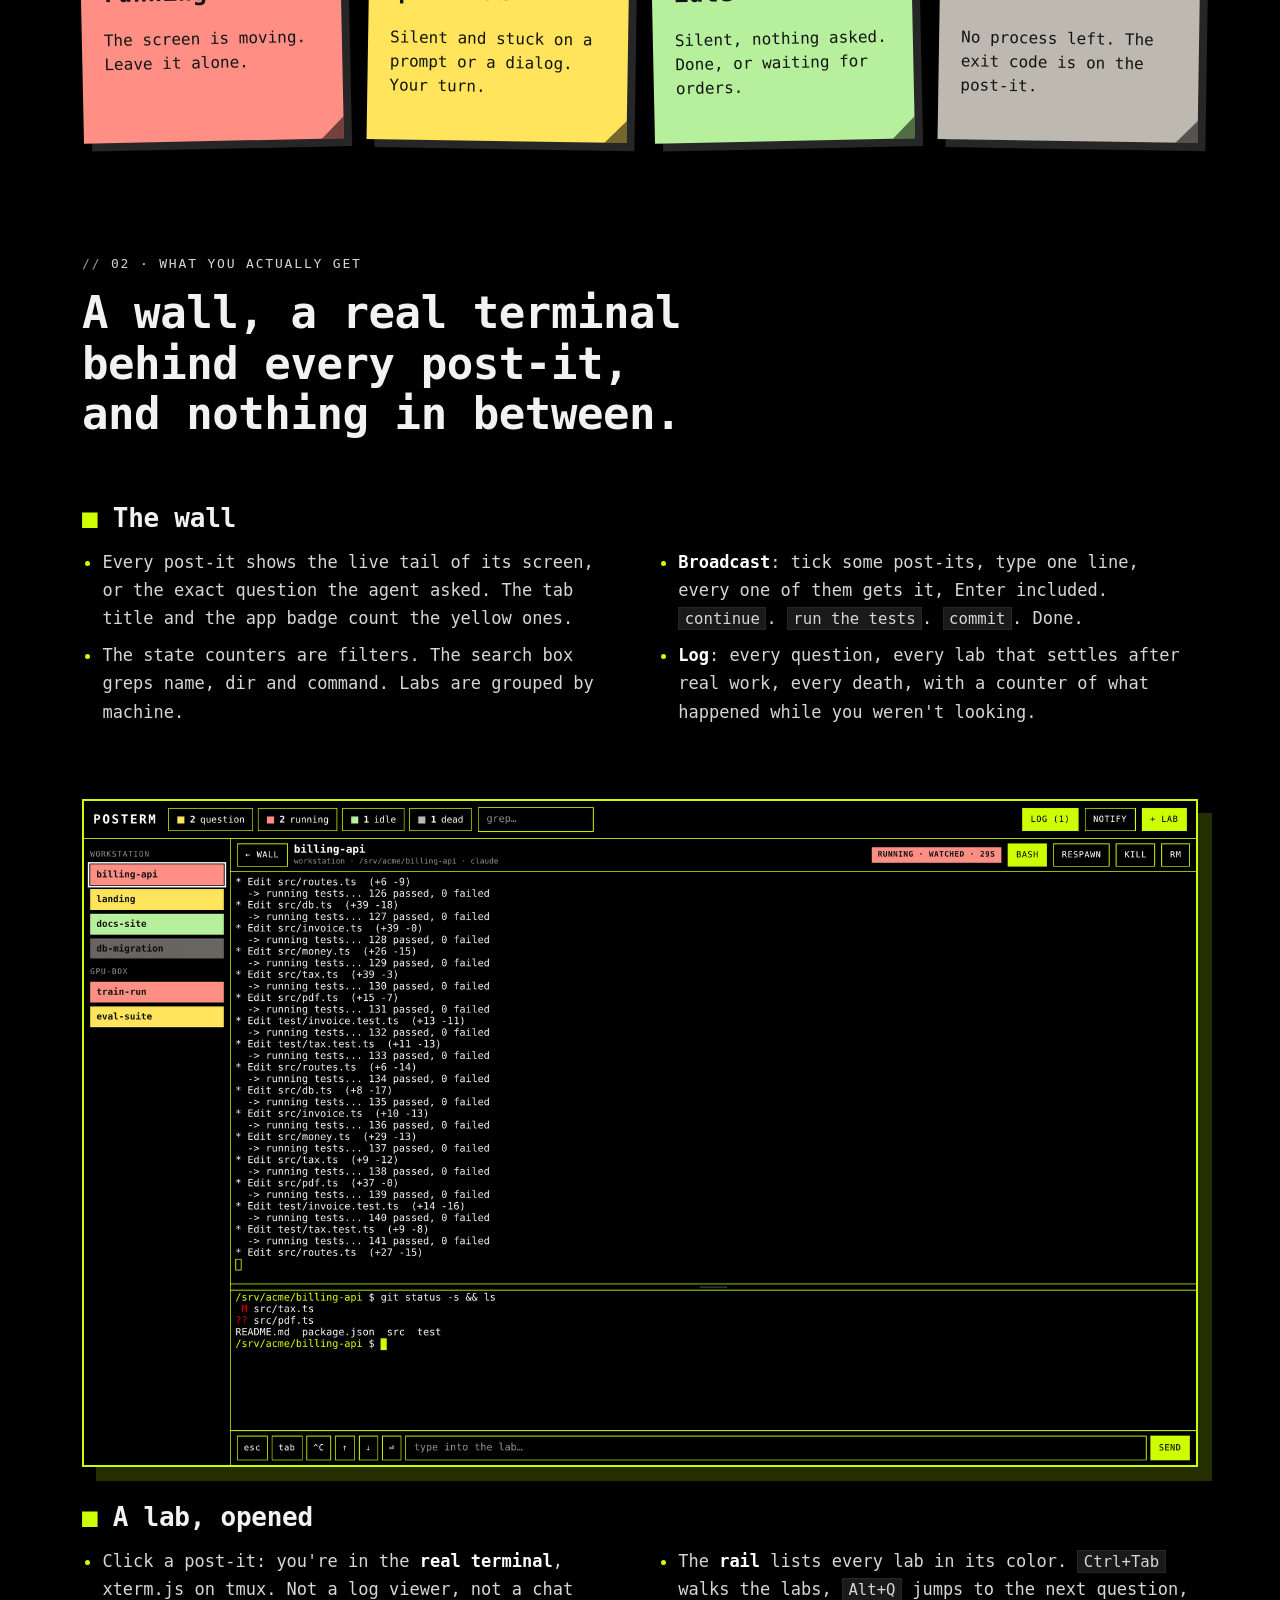
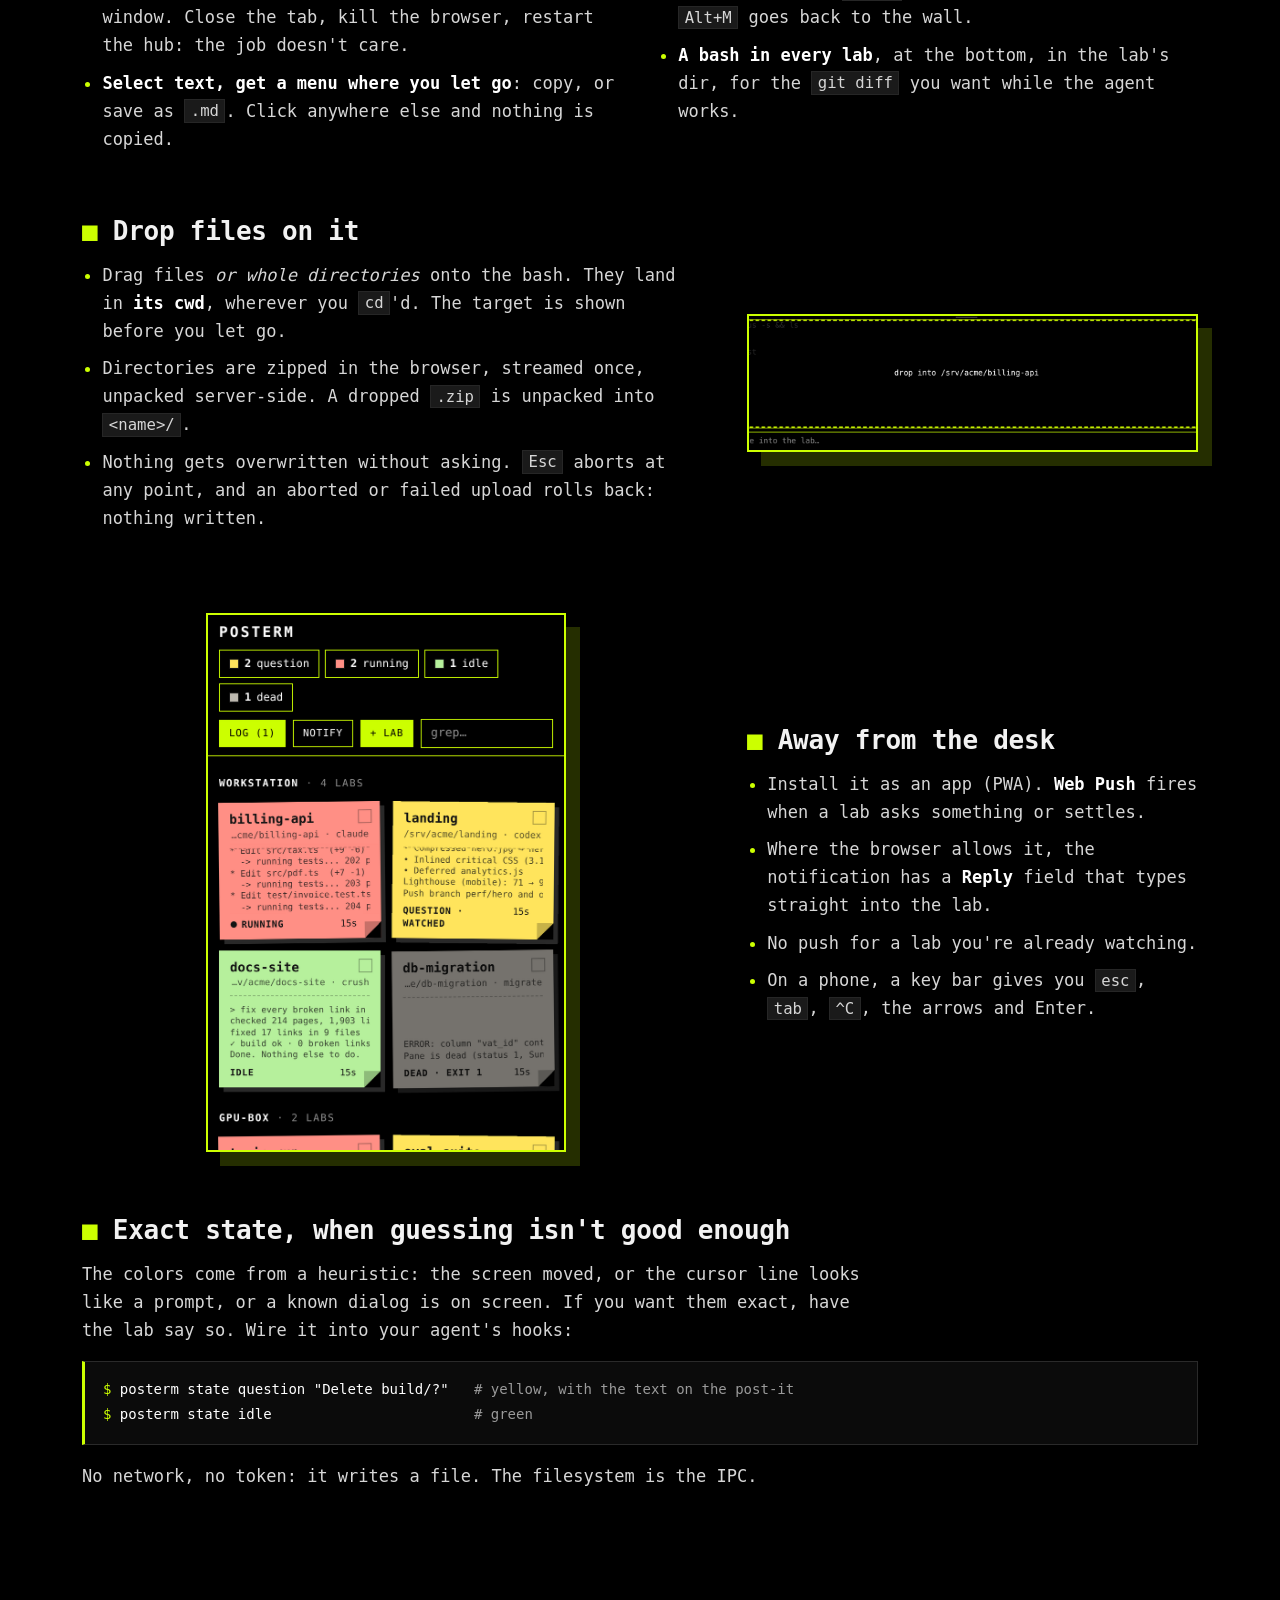
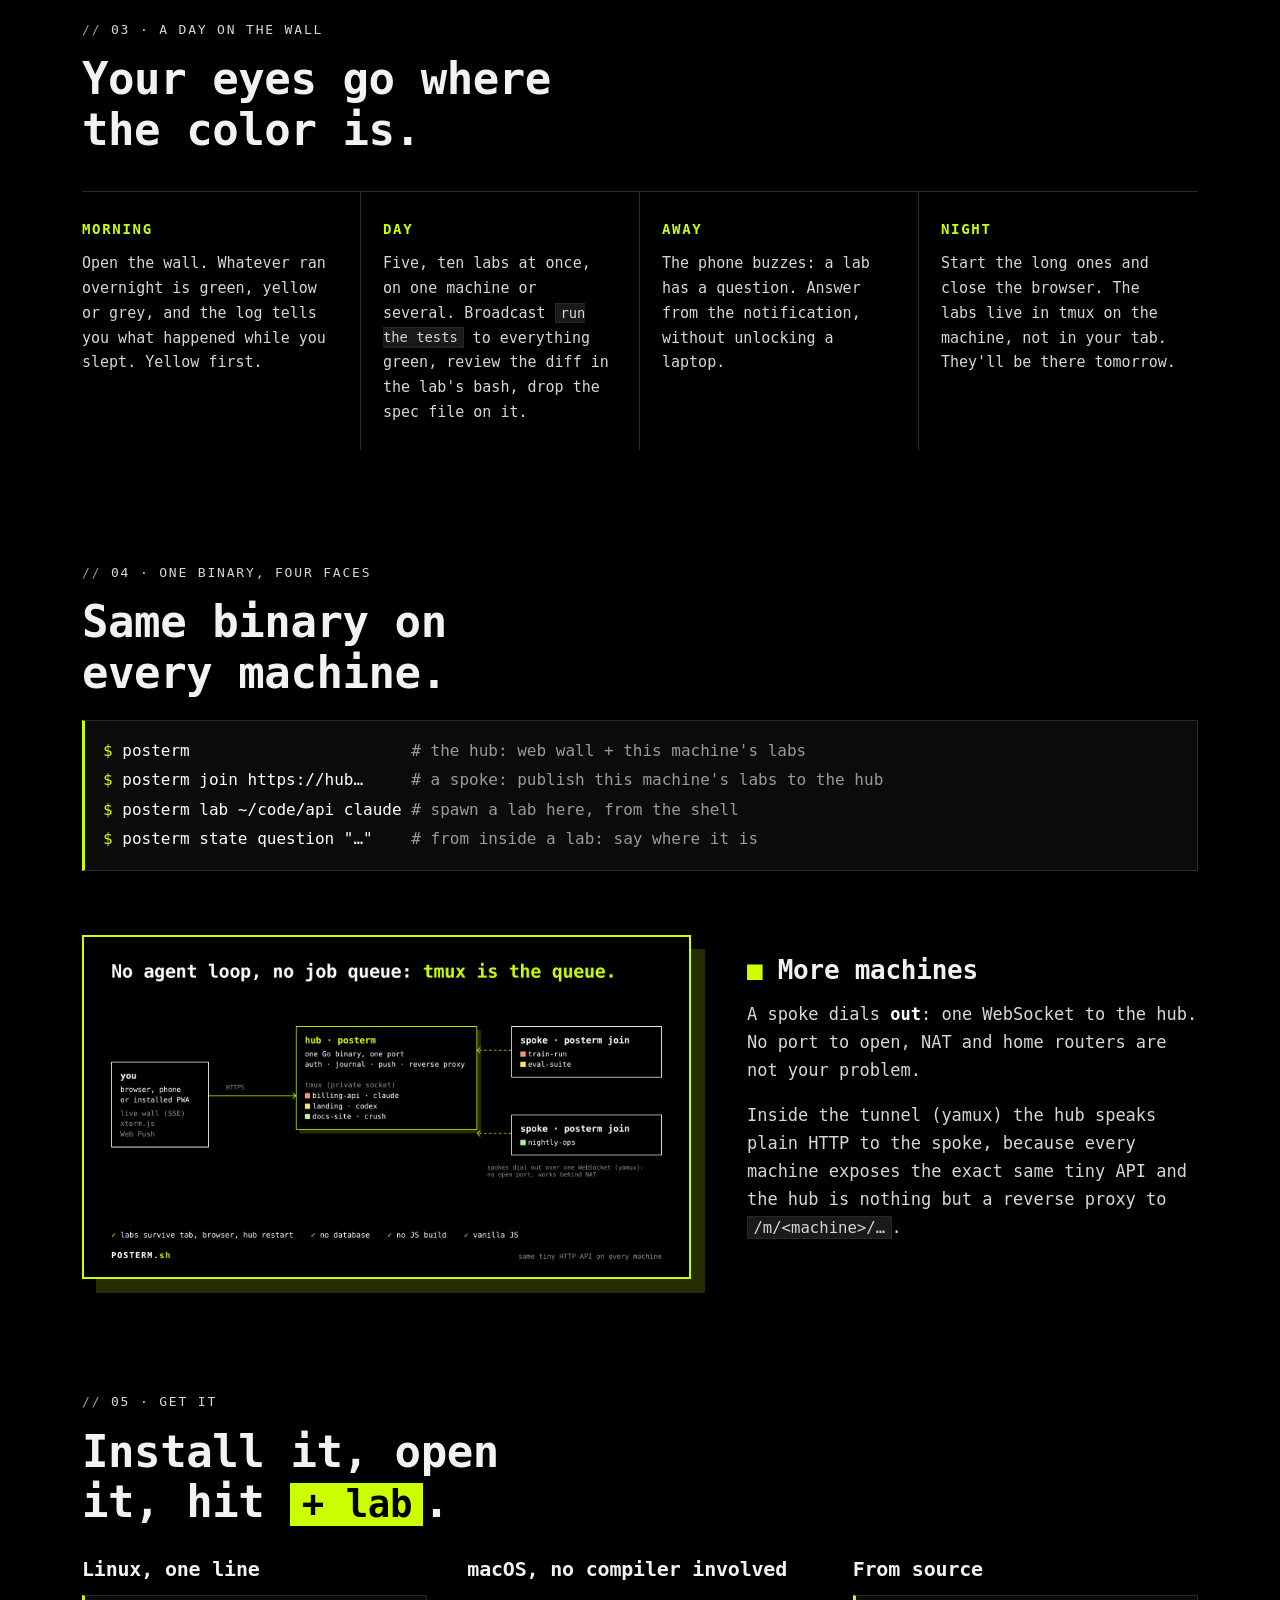
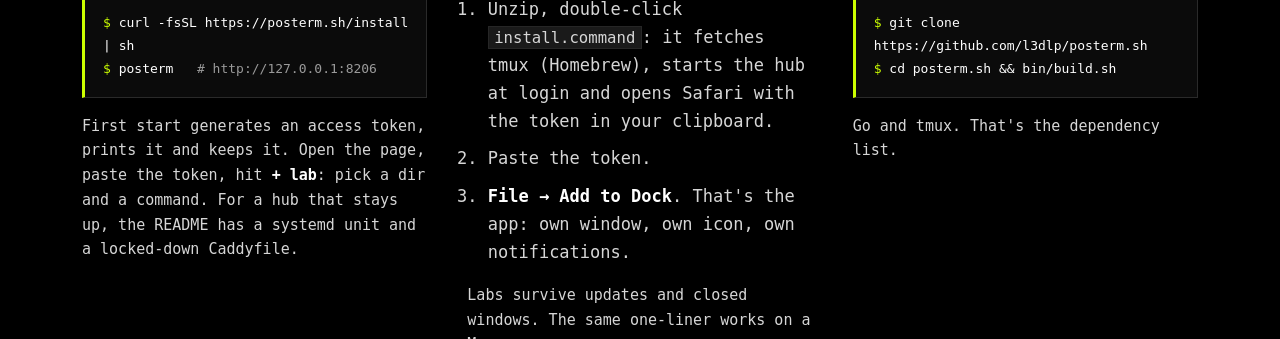
==== commit 910f04ba: "wip: mes modifs Co-Authored-By: Claude Opus 5.5 <noreply@anthropic.com>" ====
--- a/site/index.html
+++ b/site/index.html
@@ -52,7 +52,7 @@
     <pre class="cmd"><code><span class="ps" aria-hidden="true">$ </span><span data-copy-src>curl -fsSL https://posterm.sh/install | sh</span></code></pre>
     <button type="button" class="copy" data-copy data-done="copied">copy</button>
   </div>
-  <p class="fine">Linux and macOS · one static Go binary · needs <code>tmux</code> ≥ 3.1 · <a href="install">read the script first</a> — it's short on purpose.</p>
+  <p class="fine">Linux and macOS · one static Go binary · installs <code>tmux</code> if it's missing · <a href="install">read the script first</a>: every step is commented.</p>
 </section>
 
 <figure class="shot wrap wide">
